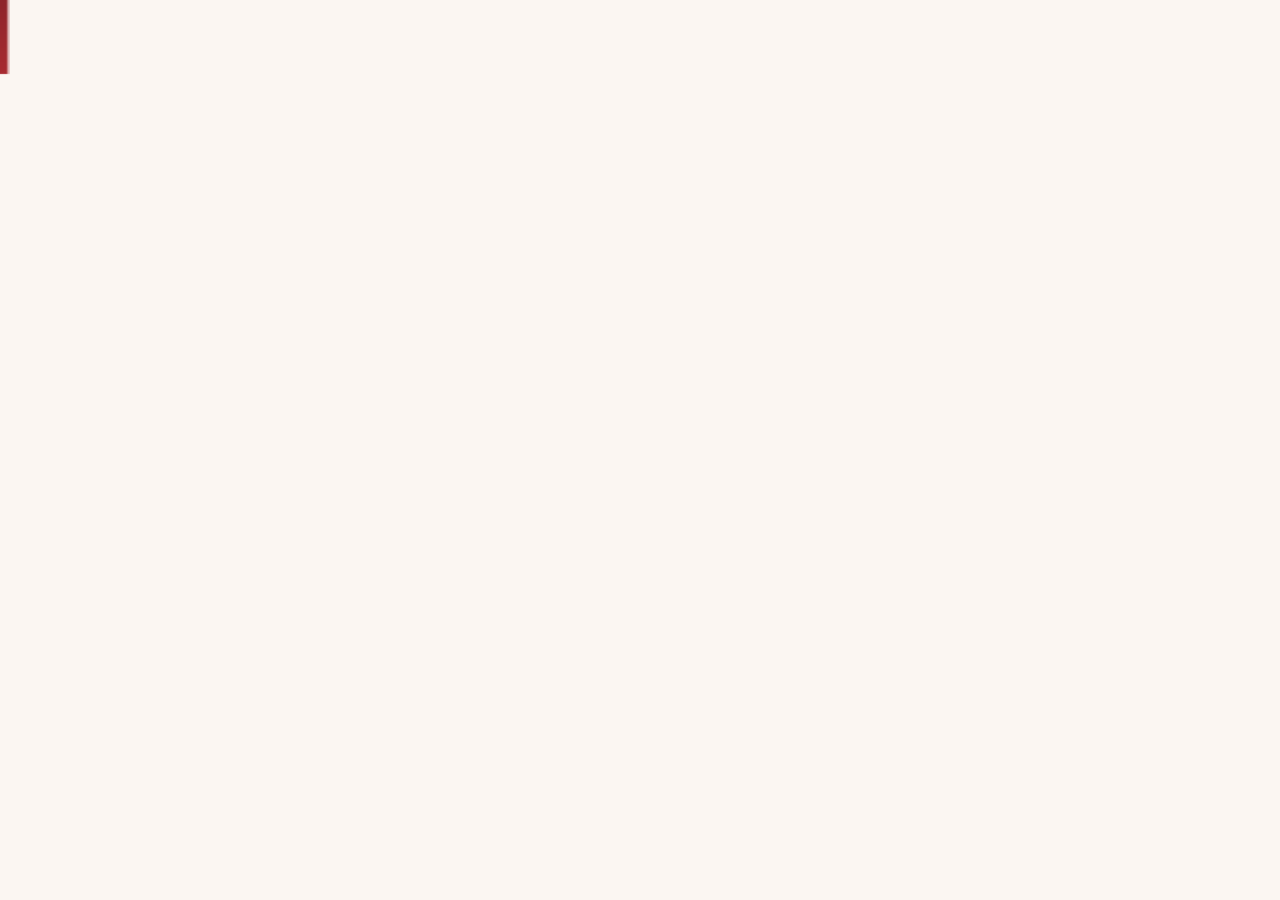
==== index.html @ 3f56cb5f "Create index.html" ====
<!DOCTYPE html>
<html lang="hu">
<head>
    <meta charset="UTF-8">
    <meta http-equiv="refresh" content="0; url=fooldal/fooldal.html">
    <title>PetCare</title>
</head>
<body>
    Betöltés...
</body>
</html>
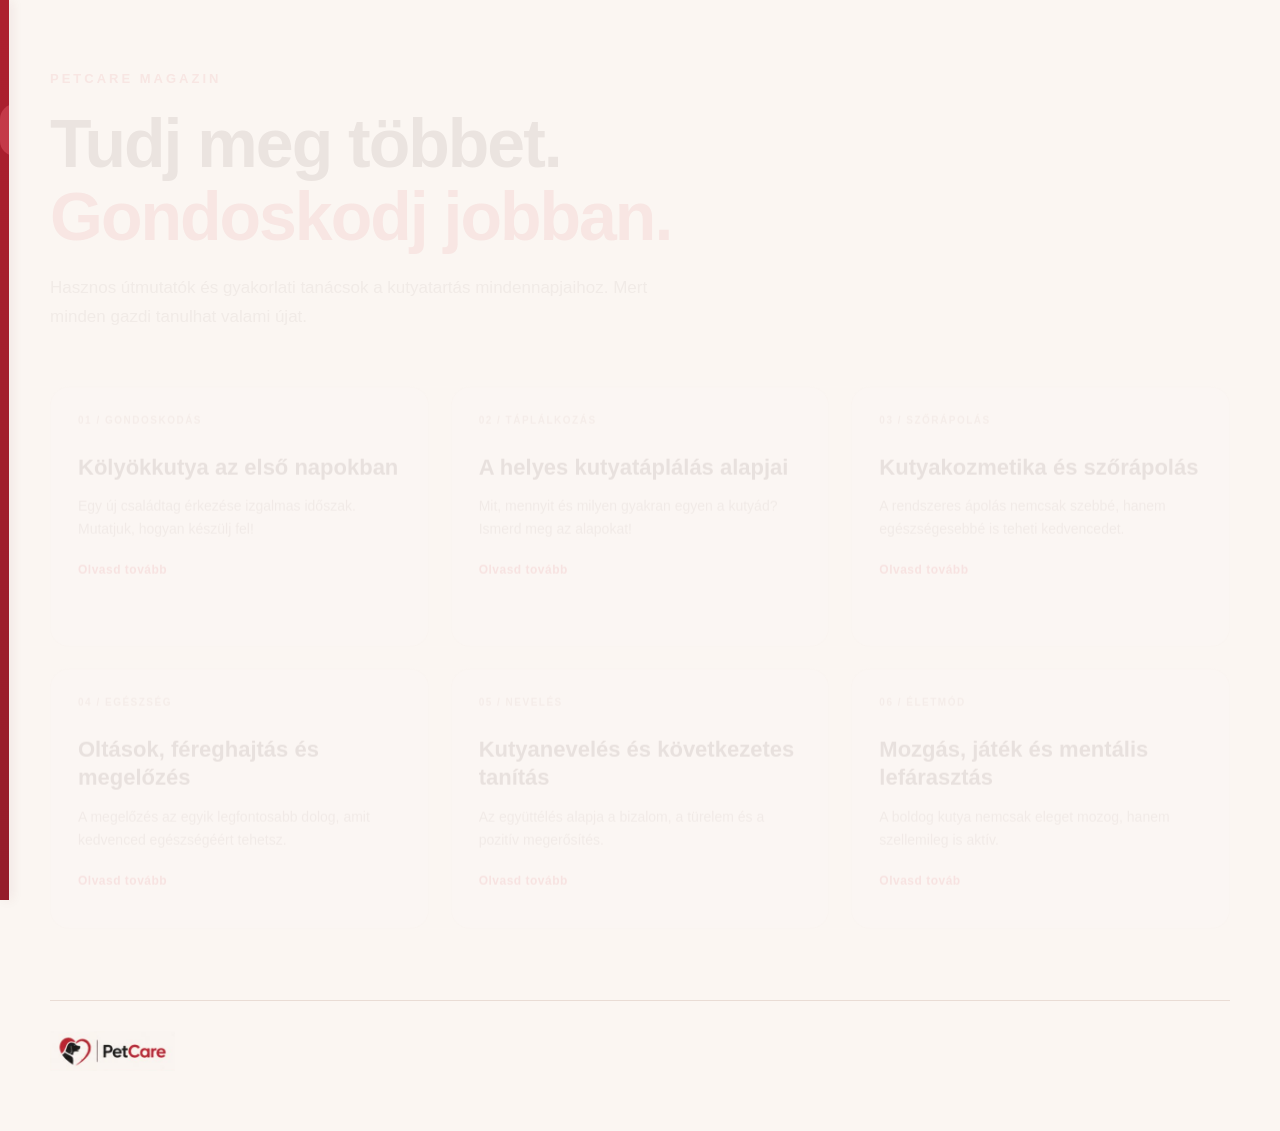
==== commit f9fe73e2: "2" ====
--- a/index.html
+++ b/index.html
@@ -3,7 +3,7 @@
 <html lang="hu">
 <head>
     <meta charset="UTF-8">
-    <meta http-equiv="refresh" content="0; url=fooldal/fooldal.html">
+    <meta http-equiv="refresh" content="0; url=tudastar/tudastar.html">
     <title>PetCare</title>
 </head>
 <body>
